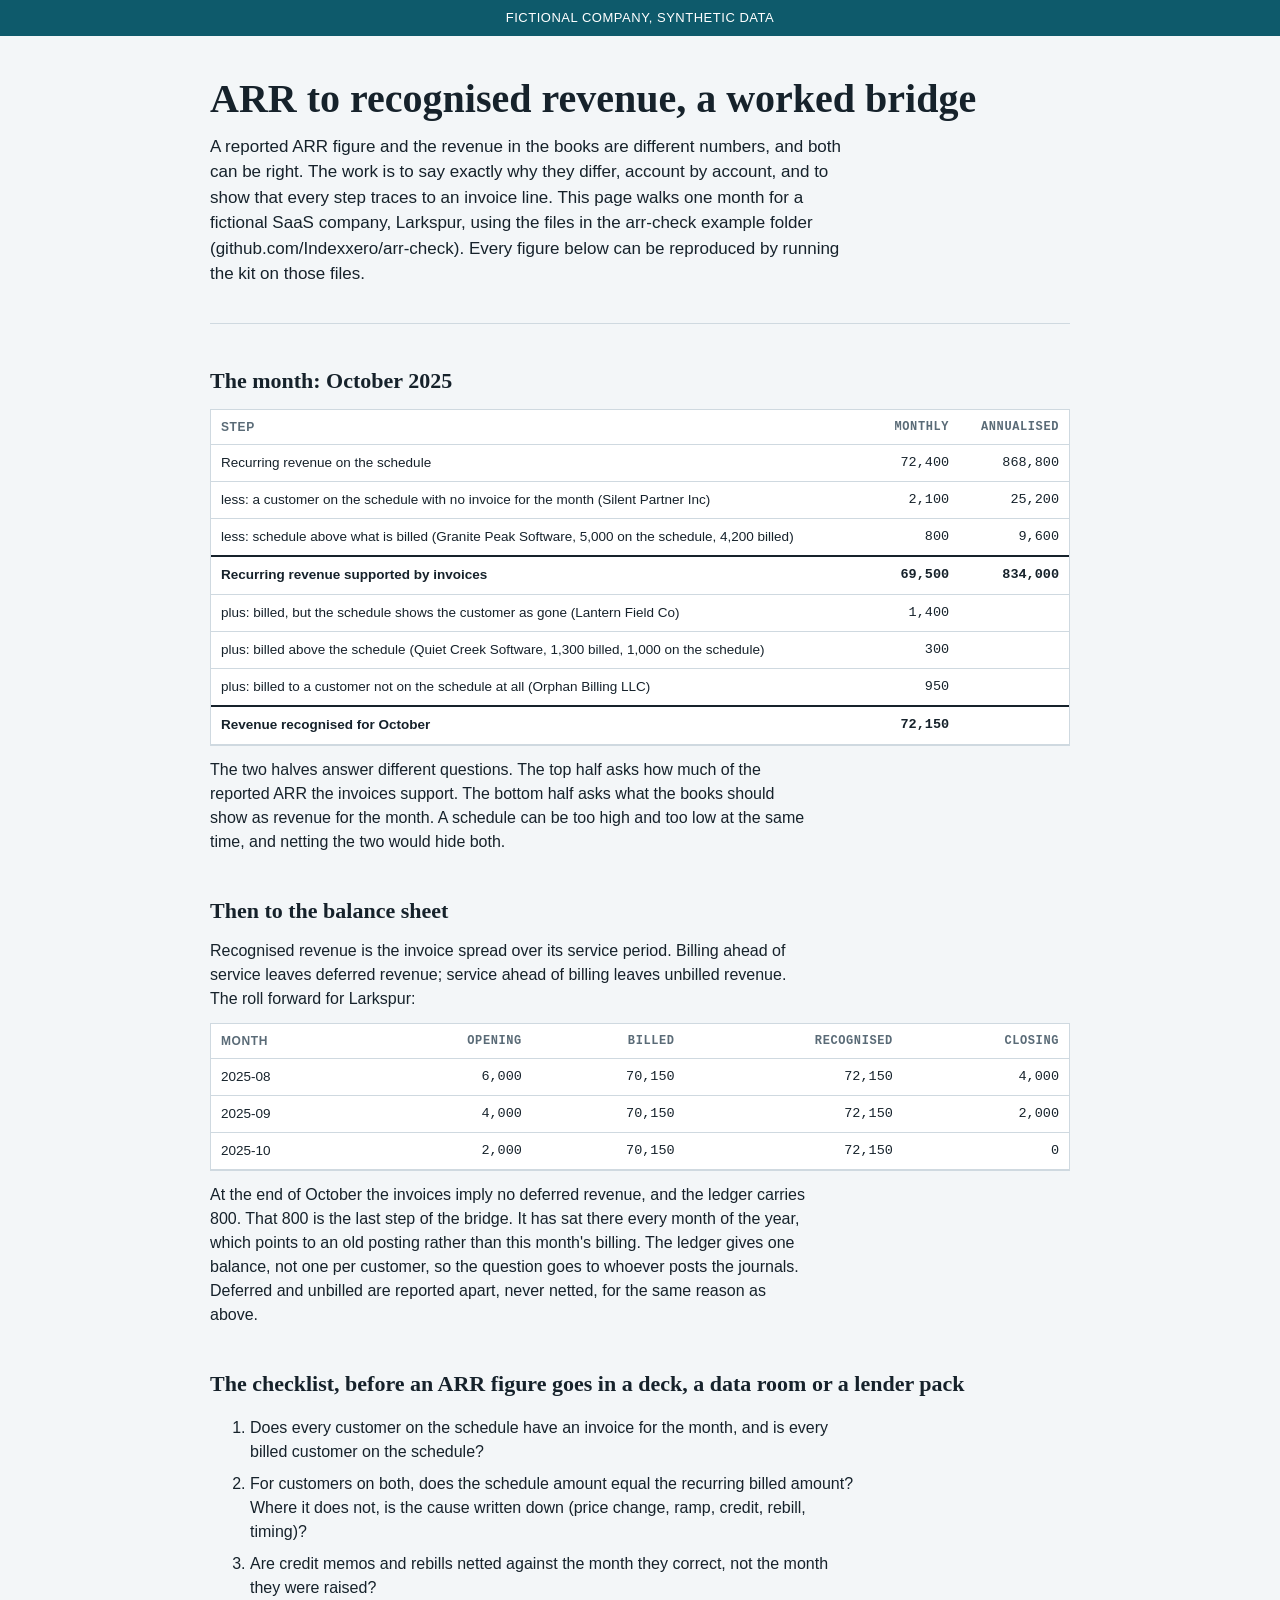
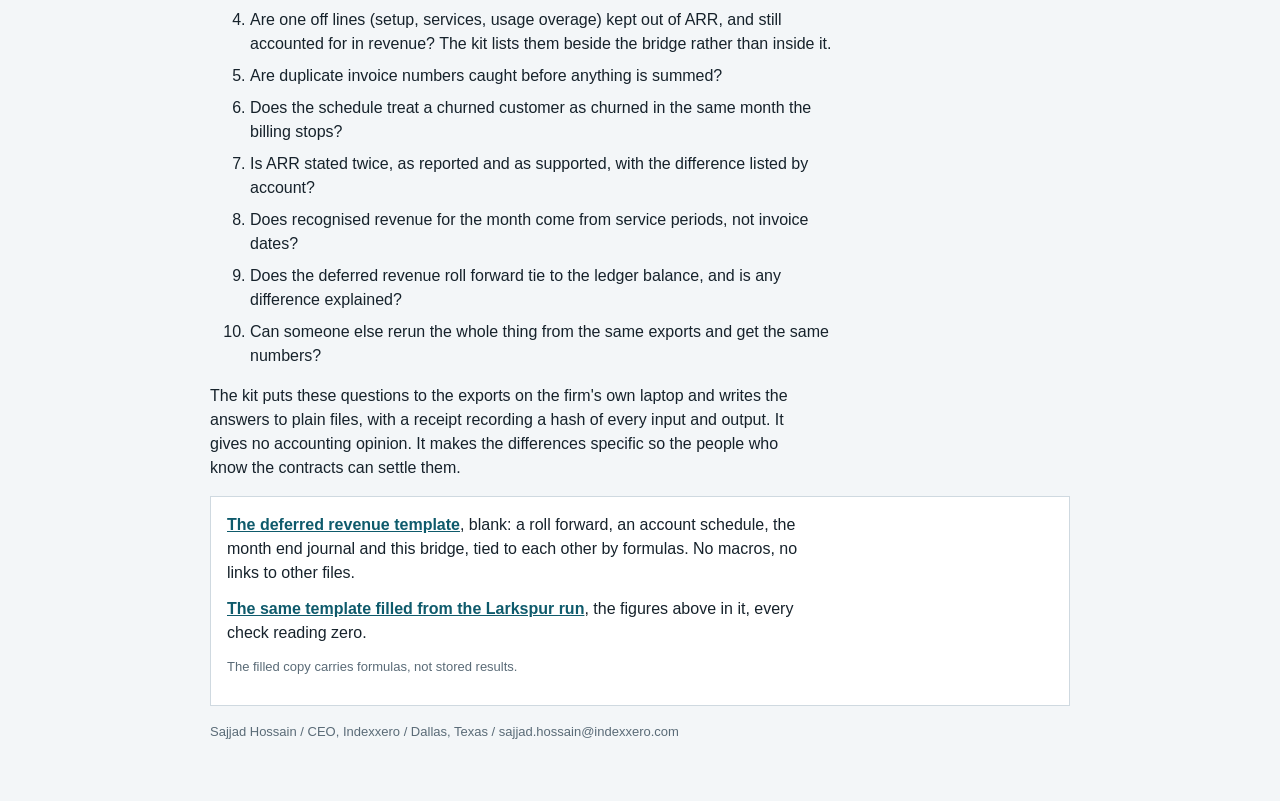
==== arr-to-revenue/index.html @ f9d414a4 "measure: kit 2026-10-26 on /run, run/verify.html, ARR to revenue page and template, example fix" ====
<!doctype html>
<html lang="en">
<head>
<title>ARR to recognised revenue, a worked bridge</title>
<meta charset="utf-8">
<meta name="viewport" content="width=device-width, initial-scale=1, viewport-fit=cover">
<meta name="robots" content="noindex">
<meta name="description" content="One month of a fictional SaaS company, from reported ARR to the revenue in the books to the deferred revenue balance, every figure reproduced by the arr-check kit.">
<link rel="icon" href="data:,">
<style>
:root{--bg:#F3F6F8;--paper:#FFFFFF;--fg:#16222B;--muted:#5A6B77;--line:#CFD9E0;--accent:#0E5A6B;--accent-soft:#DCEEF2;
  --display:"IBM Plex Serif",Georgia,"Times New Roman",serif;--body:"IBM Plex Sans","Helvetica Neue",Arial,sans-serif;--mono:"IBM Plex Mono",Menlo,Consolas,monospace;color-scheme:light}
@media (prefers-color-scheme: dark){:root:not([data-theme="light"]){--bg:#0E151A;--paper:#151F26;--fg:#E3EAEE;--muted:#9AAAB5;--line:#2A3A44;--accent:#6EC2D4;--accent-soft:#163743;color-scheme:dark}}
:root[data-theme="dark"]{--bg:#0E151A;--paper:#151F26;--fg:#E3EAEE;--muted:#9AAAB5;--line:#2A3A44;--accent:#6EC2D4;--accent-soft:#163743;color-scheme:dark}
body{background:var(--bg);color:var(--fg);font-family:var(--body);line-height:1.5;margin:0;padding-left:max(16px,env(safe-area-inset-left,0px));padding-right:max(16px,env(safe-area-inset-right,0px));padding-block:0 48px}
.banner{background:var(--accent);color:#fff;font-size:13px;letter-spacing:.04em;text-transform:uppercase;text-align:center;padding:8px 12px;margin:0 calc(-1 * max(16px,env(safe-area-inset-left,0px)))}
.wrap{max-width:860px;margin:0 auto}
header{padding:40px 0 24px;border-bottom:1px solid var(--line)}
h1{font-family:var(--display);font-weight:600;font-size:clamp(28px,4.5vw,40px);line-height:1.15;margin:0 0 12px;text-wrap:balance}
h2{font-family:var(--display);font-weight:600;font-size:22px;margin:40px 0 12px}
p{max-width:68ch;margin:0 0 12px}
.lead{font-size:17px}
.scroll{overflow-x:auto;border:1px solid var(--line);background:var(--paper);margin:12px 0}
table{border-collapse:collapse;width:100%;font-size:13.5px;min-width:560px}
th,td{padding:8px 10px;border-bottom:1px solid var(--line);text-align:left;vertical-align:top}
th{font-size:12px;letter-spacing:.05em;text-transform:uppercase;color:var(--muted);font-weight:600;white-space:nowrap}
td.n,th.n{text-align:right;font-family:var(--mono);font-variant-numeric:tabular-nums;white-space:nowrap}
tr.total td{font-weight:600;border-top:2px solid var(--fg)}
ol li{margin:0 0 8px;max-width:68ch}
.downloads{background:var(--paper);border:1px solid var(--line);padding:16px;margin:16px 0}
.downloads a{color:var(--accent);font-weight:600}
.small{font-size:13px;color:var(--muted)}
a{color:var(--accent)}
</style>
</head>
<body>
<div class="banner">Fictional company, synthetic data</div>
<div class="wrap">
<header>
<h1>ARR to recognised revenue, a worked bridge</h1>
<p class="lead">A reported ARR figure and the revenue in the books are different numbers, and both can be right. The work is to say exactly why they differ, account by account, and to show that every step traces to an invoice line. This page walks one month for a fictional SaaS company, Larkspur, using the files in the arr-check example folder (github.com/Indexxero/arr-check). Every figure below can be reproduced by running the kit on those files.</p>
</header>

<h2>The month: October <span data-src="arr_to_revenue.csv|asof|year|text">2025</span></h2>
<div class="scroll"><table>
<thead><tr><th>step</th><th class="n">monthly</th><th class="n">annualised</th></tr></thead>
<tbody>
<tr><td>Recurring revenue on the schedule</td><td class="n"><span data-src="arr_to_revenue.csv|recurring revenue on the schedule|amount|1">72,400</span></td><td class="n"><span data-src="arr_to_revenue.csv|recurring revenue on the schedule|amount|12">868,800</span></td></tr>
<tr><td>less: a customer on the schedule with no invoice for the month (Silent Partner Inc)</td><td class="n"><span data-src="arr_to_revenue.csv|less: unmatched_schedule_only|amount|1">2,100</span></td><td class="n"><span data-src="arr_to_revenue.csv|less: unmatched_schedule_only|amount|12">25,200</span></td></tr>
<tr><td>less: schedule above what is billed (Granite Peak Software, <span data-src="compare_customer_month.csv|F-002|sched_mrr|1">5,000</span> on the schedule, <span data-src="compare_customer_month.csv|F-002|inv_mrr|1">4,200</span> billed)</td><td class="n"><span data-src="arr_to_revenue.csv|less: over_stated|amount|1">800</span></td><td class="n"><span data-src="arr_to_revenue.csv|less: over_stated|amount|12">9,600</span></td></tr>
<tr class=total><td>Recurring revenue supported by invoices</td><td class="n"><span data-src="arr_to_revenue.csv|= supported by invoices|amount|1">69,500</span></td><td class="n"><span data-src="arr_to_revenue.csv|= supported by invoices|amount|12">834,000</span></td></tr>
<tr><td>plus: billed, but the schedule shows the customer as gone (Lantern Field Co)</td><td class="n"><span data-src="arr_to_revenue.csv|plus: under_stated, schedule shows nothing|amount|1">1,400</span></td><td class="n"></td></tr>
<tr><td>plus: billed above the schedule (Quiet Creek Software, <span data-src="compare_customer_month.csv|F-012|inv_mrr|1">1,300</span> billed, <span data-src="compare_customer_month.csv|F-012|sched_mrr|1">1,000</span> on the schedule)</td><td class="n"><span data-src="arr_to_revenue.csv|plus: under_stated, billed above the schedule|amount|1">300</span></td><td class="n"></td></tr>
<tr><td>plus: billed to a customer not on the schedule at all (Orphan Billing LLC)</td><td class="n"><span data-src="arr_to_revenue.csv|plus: unmatched_invoice_only|amount|1">950</span></td><td class="n"></td></tr>
<tr class=total><td>Revenue recognised for October</td><td class="n"><span data-src="arr_to_revenue.csv|= recognised revenue, deferred_rollforward.csv|amount|1">72,150</span></td><td class="n"></td></tr>
</tbody></table></div>
<p>The two halves answer different questions. The top half asks how much of the reported ARR the invoices support. The bottom half asks what the books should show as revenue for the month. A schedule can be too high and too low at the same time, and netting the two would hide both.</p>

<h2>Then to the balance sheet</h2>
<p>Recognised revenue is the invoice spread over its service period. Billing ahead of service leaves deferred revenue; service ahead of billing leaves unbilled revenue. The roll forward for Larkspur:</p>
<div class="scroll"><table>
<thead><tr><th>month</th><th class="n">opening</th><th class="n">billed</th><th class="n">recognised</th><th class="n">closing</th></tr></thead>
<tbody>
<tr><td><span data-src="deferred_rollforward.csv|2025-08|month|text">2025-08</span></td><td class="n"><span data-src="deferred_rollforward.csv|2025-08|opening|1">6,000</span></td><td class="n"><span data-src="deferred_rollforward.csv|2025-08|billings|1">70,150</span></td><td class="n"><span data-src="deferred_rollforward.csv|2025-08|recognised|1">72,150</span></td><td class="n"><span data-src="deferred_rollforward.csv|2025-08|closing|1">4,000</span></td></tr>
<tr><td><span data-src="deferred_rollforward.csv|2025-09|month|text">2025-09</span></td><td class="n"><span data-src="deferred_rollforward.csv|2025-09|opening|1">4,000</span></td><td class="n"><span data-src="deferred_rollforward.csv|2025-09|billings|1">70,150</span></td><td class="n"><span data-src="deferred_rollforward.csv|2025-09|recognised|1">72,150</span></td><td class="n"><span data-src="deferred_rollforward.csv|2025-09|closing|1">2,000</span></td></tr>
<tr><td><span data-src="deferred_rollforward.csv|2025-10|month|text">2025-10</span></td><td class="n"><span data-src="deferred_rollforward.csv|2025-10|opening|1">2,000</span></td><td class="n"><span data-src="deferred_rollforward.csv|2025-10|billings|1">70,150</span></td><td class="n"><span data-src="deferred_rollforward.csv|2025-10|recognised|1">72,150</span></td><td class="n"><span data-src="deferred_rollforward.csv|2025-10|closing|1">0</span></td></tr>
</tbody></table></div>
<p>At the end of October the invoices imply no deferred revenue, and the ledger carries <span data-src="deferred_rollforward.csv|2025-10|gl_balance|1">800</span>. That <span data-src="deferred_rollforward.csv|2025-10|gl_balance|1">800</span> is the last step of the bridge. It has sat there every month of the year, which points to an old posting rather than this month's billing. The ledger gives one balance, not one per customer, so the question goes to whoever posts the journals. Deferred and unbilled are reported apart, never netted, for the same reason as above.</p>

<h2>The checklist, before an ARR figure goes in a deck, a data room or a lender pack</h2>
<ol>
<li>Does every customer on the schedule have an invoice for the month, and is every billed customer on the schedule?</li>
<li>For customers on both, does the schedule amount equal the recurring billed amount? Where it does not, is the cause written down (price change, ramp, credit, rebill, timing)?</li>
<li>Are credit memos and rebills netted against the month they correct, not the month they were raised?</li>
<li>Are one off lines (setup, services, usage overage) kept out of ARR, and still accounted for in revenue? The kit lists them beside the bridge rather than inside it.</li>
<li>Are duplicate invoice numbers caught before anything is summed?</li>
<li>Does the schedule treat a churned customer as churned in the same month the billing stops?</li>
<li>Is ARR stated twice, as reported and as supported, with the difference listed by account?</li>
<li>Does recognised revenue for the month come from service periods, not invoice dates?</li>
<li>Does the deferred revenue roll forward tie to the ledger balance, and is any difference explained?</li>
<li>Can someone else rerun the whole thing from the same exports and get the same numbers?</li>
</ol>
<p>The kit puts these questions to the exports on the firm's own laptop and writes the answers to plain files, with a receipt recording a hash of every input and output. It gives no accounting opinion. It makes the differences specific so the people who know the contracts can settle them.</p>

<div class="downloads">
<p><a href="deferred_revenue_template.xlsx">The deferred revenue template</a>, blank: a roll forward, an account schedule, the month end journal and this bridge, tied to each other by formulas. No macros, no links to other files.</p>
<p><a href="larkspur_deferred_revenue.xlsx">The same template filled from the Larkspur run</a>, the figures above in it, every check reading zero.</p>
<p class="small">The filled copy carries formulas, not stored results.</p>
</div>

<p class="small">Sajjad Hossain / CEO, Indexxero / Dallas, Texas / sajjad.hossain@indexxero.com</p>
</div>
</body>
</html>
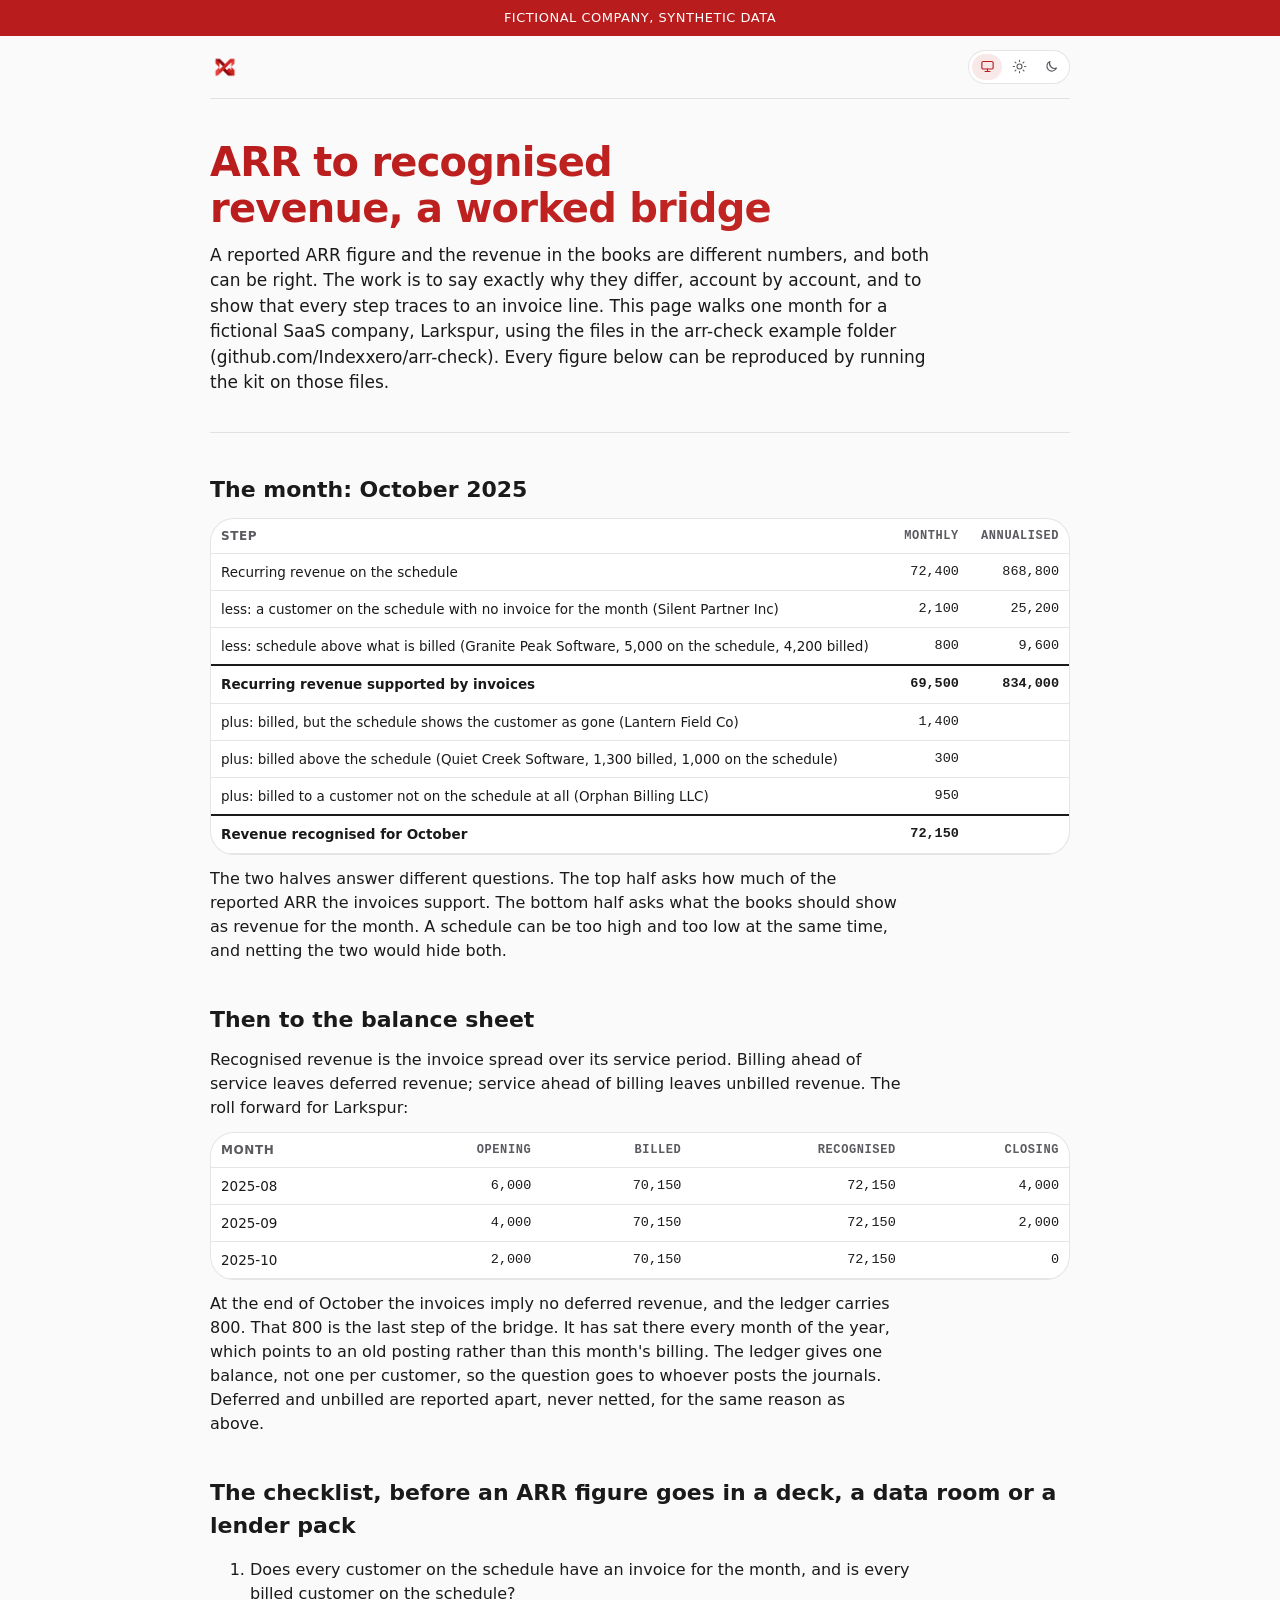
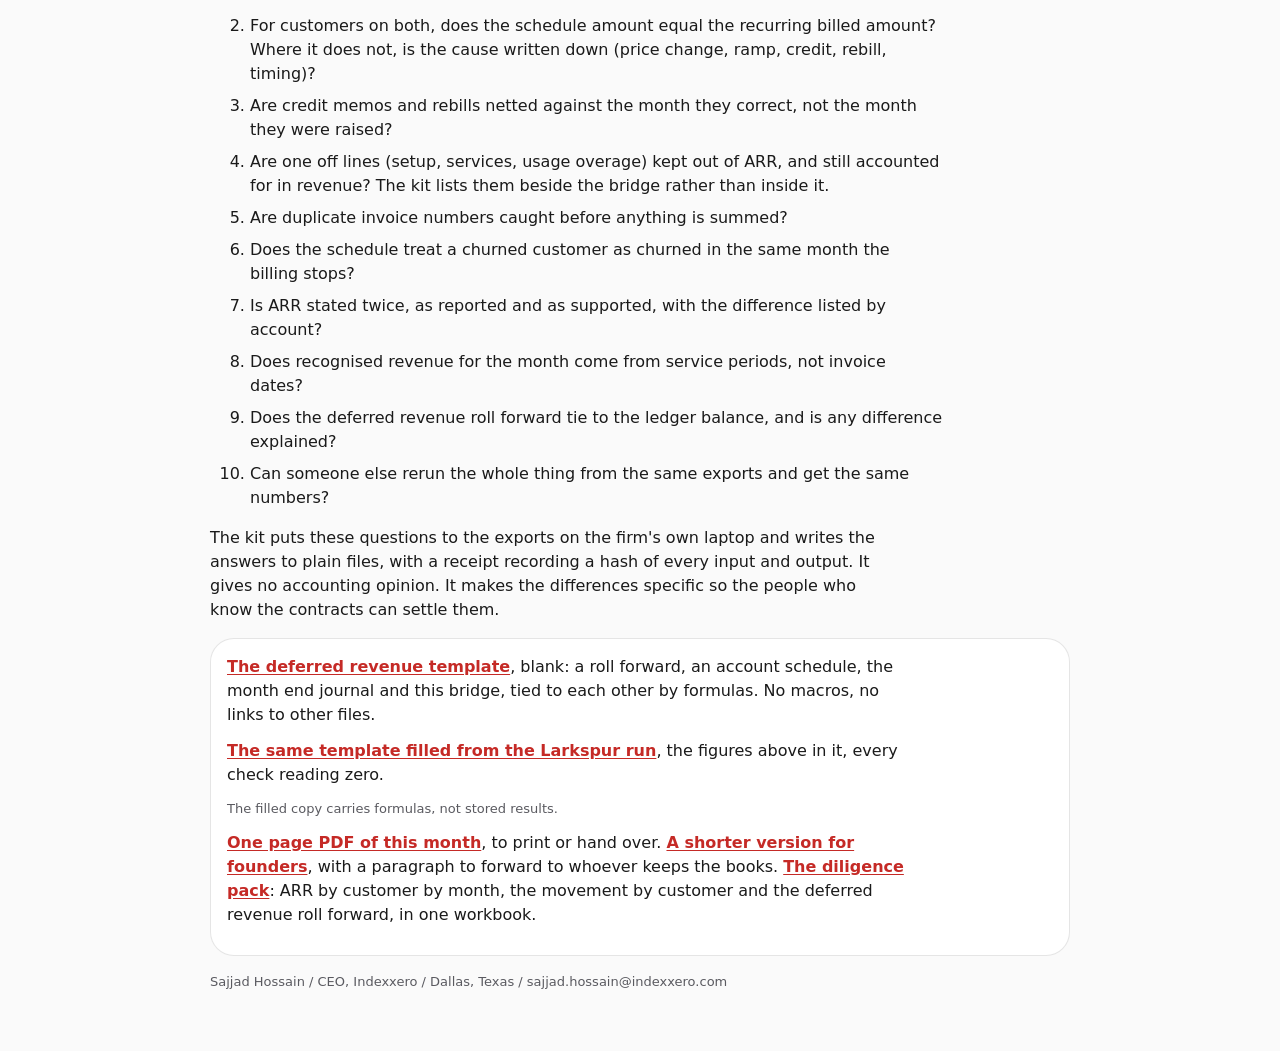
==== commit 056a155f: "measure: every page and download on indexxero.com's theme, dark and light; the diligence pack, the f" ====
--- a/arr-to-revenue/index.html
+++ b/arr-to-revenue/index.html
@@ -8,12 +8,13 @@
 <meta name="description" content="One month of a fictional SaaS company, from reported ARR to the revenue in the books to the deferred revenue balance, every figure reproduced by the arr-check kit.">
 <link rel="icon" href="data:,">
 <style>
-:root{--bg:#F3F6F8;--paper:#FFFFFF;--fg:#16222B;--muted:#5A6B77;--line:#CFD9E0;--accent:#0E5A6B;--accent-soft:#DCEEF2;
-  --display:"IBM Plex Serif",Georgia,"Times New Roman",serif;--body:"IBM Plex Sans","Helvetica Neue",Arial,sans-serif;--mono:"IBM Plex Mono",Menlo,Consolas,monospace;color-scheme:light}
-@media (prefers-color-scheme: dark){:root:not([data-theme="light"]){--bg:#0E151A;--paper:#151F26;--fg:#E3EAEE;--muted:#9AAAB5;--line:#2A3A44;--accent:#6EC2D4;--accent-soft:#163743;color-scheme:dark}}
-:root[data-theme="dark"]{--bg:#0E151A;--paper:#151F26;--fg:#E3EAEE;--muted:#9AAAB5;--line:#2A3A44;--accent:#6EC2D4;--accent-soft:#163743;color-scheme:dark}
+:root{--bg:var(--color-background);--paper:var(--color-surface);--fg:var(--color-foreground);--muted:var(--color-text-secondary);--line:var(--color-border);--accent:var(--color-accent);--accent-soft:var(--color-accent-soft);--ok:var(--color-positive);--warn:var(--color-warning);--flag:var(--color-danger);--display:var(--font-sans);--body:var(--font-sans);--mono:var(--font-mono);--ix-width:860px;}
+.downloads{background:var(--color-surface);border:1px solid var(--color-border);border-radius:24px}
+.scroll{background:var(--color-surface);border:1px solid var(--color-border);border-radius:24px}
+.downloads{transition:transform .2s ease,box-shadow .2s ease,border-color .2s ease}.downloads:hover{transform:translateY(-2px);box-shadow:0 24px 60px -40px rgba(0,0,0,0.85)}
+
 body{background:var(--bg);color:var(--fg);font-family:var(--body);line-height:1.5;margin:0;padding-left:max(16px,env(safe-area-inset-left,0px));padding-right:max(16px,env(safe-area-inset-right,0px));padding-block:0 48px}
-.banner{background:var(--accent);color:#fff;font-size:13px;letter-spacing:.04em;text-transform:uppercase;text-align:center;padding:8px 12px;margin:0 calc(-1 * max(16px,env(safe-area-inset-left,0px)))}
+.banner{background:var(--ix-fill);color:var(--color-on-primary);font-size:13px;letter-spacing:.04em;text-transform:uppercase;text-align:center;padding:8px 12px;margin:0 calc(-1 * max(16px,env(safe-area-inset-left,0px)))}
 .wrap{max-width:860px;margin:0 auto}
 header{padding:40px 0 24px;border-bottom:1px solid var(--line)}
 h1{font-family:var(--display);font-weight:600;font-size:clamp(28px,4.5vw,40px);line-height:1.15;margin:0 0 12px;text-wrap:balance}
@@ -32,17 +33,20 @@
 .small{font-size:13px;color:var(--muted)}
 a{color:var(--accent)}
 </style>
+<link rel="stylesheet" href="/assets/theme.css">
+<script src="/assets/theme.js"></script>
 </head>
-<body>
+<body class="ix-page">
 <div class="banner">Fictional company, synthetic data</div>
+<div class="ix-bar"><a class="ix-logo" href="/what-we-do.html" aria-label="Indexxero"><img src="/assets/logo-red.png" alt="Indexxero" width="30" height="30"></a><div class="ix-toggle" role="group" aria-label="Colour theme"><button type="button" data-mode="system" aria-pressed="false" aria-label="Follow the device setting" title="Follow the device setting"><svg viewBox="0 0 24 24" aria-hidden="true"><rect x="3" y="4" width="18" height="12" rx="2"/><path d="M8 20h8M12 16v4"/></svg></button><button type="button" data-mode="light" aria-pressed="false" aria-label="Light theme" title="Light theme"><svg viewBox="0 0 24 24" aria-hidden="true"><circle cx="12" cy="12" r="4"/><path d="M12 2v2M12 20v2M4.9 4.9l1.4 1.4M17.7 17.7l1.4 1.4M2 12h2M20 12h2M4.9 19.1l1.4-1.4M17.7 6.3l1.4-1.4"/></svg></button><button type="button" data-mode="dark" aria-pressed="false" aria-label="Dark theme" title="Dark theme"><svg viewBox="0 0 24 24" aria-hidden="true"><path d="M20 14.5A8 8 0 0 1 9.5 4a8 8 0 1 0 10.5 10.5z"/></svg></button></div></div>
 <div class="wrap">
 <header>
-<h1>ARR to recognised revenue, a worked bridge</h1>
+<h1 class="text-gradient-red">ARR to recognised revenue, a worked bridge</h1>
 <p class="lead">A reported ARR figure and the revenue in the books are different numbers, and both can be right. The work is to say exactly why they differ, account by account, and to show that every step traces to an invoice line. This page walks one month for a fictional SaaS company, Larkspur, using the files in the arr-check example folder (github.com/Indexxero/arr-check). Every figure below can be reproduced by running the kit on those files.</p>
 </header>
 
 <h2>The month: October <span data-src="arr_to_revenue.csv|asof|year|text">2025</span></h2>
-<div class="scroll"><table>
+<div class="scroll" data-ix-reveal><table>
 <thead><tr><th>step</th><th class="n">monthly</th><th class="n">annualised</th></tr></thead>
 <tbody>
 <tr><td>Recurring revenue on the schedule</td><td class="n"><span data-src="arr_to_revenue.csv|recurring revenue on the schedule|amount|1">72,400</span></td><td class="n"><span data-src="arr_to_revenue.csv|recurring revenue on the schedule|amount|12">868,800</span></td></tr>
@@ -58,7 +62,7 @@
 
 <h2>Then to the balance sheet</h2>
 <p>Recognised revenue is the invoice spread over its service period. Billing ahead of service leaves deferred revenue; service ahead of billing leaves unbilled revenue. The roll forward for Larkspur:</p>
-<div class="scroll"><table>
+<div class="scroll" data-ix-reveal><table>
 <thead><tr><th>month</th><th class="n">opening</th><th class="n">billed</th><th class="n">recognised</th><th class="n">closing</th></tr></thead>
 <tbody>
 <tr><td><span data-src="deferred_rollforward.csv|2025-08|month|text">2025-08</span></td><td class="n"><span data-src="deferred_rollforward.csv|2025-08|opening|1">6,000</span></td><td class="n"><span data-src="deferred_rollforward.csv|2025-08|billings|1">70,150</span></td><td class="n"><span data-src="deferred_rollforward.csv|2025-08|recognised|1">72,150</span></td><td class="n"><span data-src="deferred_rollforward.csv|2025-08|closing|1">4,000</span></td></tr>
@@ -82,10 +86,11 @@
 </ol>
 <p>The kit puts these questions to the exports on the firm's own laptop and writes the answers to plain files, with a receipt recording a hash of every input and output. It gives no accounting opinion. It makes the differences specific so the people who know the contracts can settle them.</p>
 
-<div class="downloads">
+<div class="downloads" data-ix-reveal>
 <p><a href="deferred_revenue_template.xlsx">The deferred revenue template</a>, blank: a roll forward, an account schedule, the month end journal and this bridge, tied to each other by formulas. No macros, no links to other files.</p>
 <p><a href="larkspur_deferred_revenue.xlsx">The same template filled from the Larkspur run</a>, the figures above in it, every check reading zero.</p>
 <p class="small">The filled copy carries formulas, not stored results.</p>
+<p><a href="arr-to-revenue.pdf">One page PDF of this month</a>, to print or hand over. <a href="for-founders/">A shorter version for founders</a>, with a paragraph to forward to whoever keeps the books. <a href="/diligence-pack/">The diligence pack</a>: ARR by customer by month, the movement by customer and the deferred revenue roll forward, in one workbook.</p>
 </div>
 
 <p class="small">Sajjad Hossain / CEO, Indexxero / Dallas, Texas / sajjad.hossain@indexxero.com</p>
--- a/assets/theme.css
+++ b/assets/theme.css
@@ -0,0 +1,194 @@
+/* measure.indexxero.com theme. Built by build_theme.py from indexxero.com's globals.css;
+   the colour blocks, keyframes, card-lift and text-gradient-red below are copied from it as written. */
+
+/* copied: dark, the default */
+:root,
+[data-theme="dark"],
+.dark {
+
+  --color-background:    #0B0B0D;
+  --color-surface:       #141417;
+  --color-surface-2:     #1B1B1F;
+  --color-border:        rgba(255, 255, 255, 0.08);
+
+
+  --color-foreground:     #F0F0F2;
+  --color-text-secondary: #A8A8B0;
+  --color-text-muted:     #6E6E78;
+
+
+  --color-primary:        #DC4C47;
+  --color-primary-hover:  #C52A26;
+  --color-accent:         #E36C68;
+  --color-accent-soft:    rgba(220, 76, 71, 0.14);
+  --color-on-primary:     #FFFFFF;
+
+
+  --color-danger:    #E5484D;
+  --color-warning:   #C2783F;
+  --color-positive:  #5E8B7E;
+  --color-info:      #8A93A6;
+
+
+  --accent-color:    var(--color-primary);
+  --scrollbar-thumb: rgba(255, 255, 255, 0.12);
+  --font-sans: 'Inter', ui-sans-serif, system-ui;
+  --font-mono: 'Geist Mono', ui-monospace, SFMono-Regular;
+}
+
+/* copied: light */
+[data-theme="light"],
+:root.light {
+
+  --color-background:    #FAFAFA;
+  --color-surface:       #FFFFFF;
+  --color-surface-2:     #F2F2F3;
+  --color-border:        rgba(0, 0, 0, 0.10);
+
+
+  --color-foreground:     #1A1A1A;
+  --color-text-secondary: #5A5A60;
+  --color-text-muted:     #8A8A92;
+
+
+  --color-primary:        #B91C1C;
+  --color-primary-hover:  #991B1B;
+  --color-accent:         #C52A26;
+  --color-accent-soft:    rgba(185, 28, 28, 0.10);
+  --color-on-primary:     #FFFFFF;
+
+
+  --color-danger:    #C0292E;
+  --color-warning:   #9A5A2B;
+  --color-positive:  #3F6B5E;
+  --color-info:      #5A6478;
+
+
+  --accent-color:    var(--color-primary);
+  --scrollbar-thumb: rgba(0, 0, 0, 0.20);
+}
+
+/* System follows the device: the light block's body again when the device prefers light and no choice is stored */
+@media (prefers-color-scheme: light) {
+  :root:not([data-theme="dark"]) {
+
+  --color-background:    #FAFAFA;
+  --color-surface:       #FFFFFF;
+  --color-surface-2:     #F2F2F3;
+  --color-border:        rgba(0, 0, 0, 0.10);
+
+
+  --color-foreground:     #1A1A1A;
+  --color-text-secondary: #5A5A60;
+  --color-text-muted:     #8A8A92;
+
+
+  --color-primary:        #B91C1C;
+  --color-primary-hover:  #991B1B;
+  --color-accent:         #C52A26;
+  --color-accent-soft:    rgba(185, 28, 28, 0.10);
+  --color-on-primary:     #FFFFFF;
+
+
+  --color-danger:    #C0292E;
+  --color-warning:   #9A5A2B;
+  --color-positive:  #3F6B5E;
+  --color-info:      #5A6478;
+
+
+  --accent-color:    var(--color-primary);
+  --scrollbar-thumb: rgba(0, 0, 0, 0.20);
+}
+}
+:root { color-scheme: dark; }
+:root[data-theme="light"] { color-scheme: light; }
+@media (prefers-color-scheme: light) { :root:not([data-theme="dark"]) { color-scheme: light; } }
+
+/* the font stacks above name Inter and Geist Mono, which indexxero.com serves itself; this site does not
+   download fonts, so each stack goes on to system faces and ends in its generic family */
+:root { --font-sans: 'Inter', ui-sans-serif, system-ui, -apple-system, "Segoe UI", Roboto, Helvetica, Arial, sans-serif;
+        --font-mono: 'Geist Mono', ui-monospace, SFMono-Regular, Menlo, Consolas, "Liberation Mono", monospace; }
+
+/* a filled control's background: the theme's crimson, one step deeper in dark so white text on it keeps 4.5:1 */
+:root { --ix-fill: var(--color-primary-hover); }
+:root[data-theme="light"] { --ix-fill: var(--color-primary); }
+@media (prefers-color-scheme: light) { :root:not([data-theme="dark"]) { --ix-fill: var(--color-primary); } }
+
+/* copied: animations and utilities */
+@keyframes pageIn {
+  from { opacity: 0; transform: translateY(8px); }
+  to   { opacity: 1; transform: translateY(0); }
+}
+@keyframes fadeUp {
+  0% {
+    opacity: 0;
+    transform: translateY(14px);
+  }
+  100% {
+    opacity: 1;
+    transform: translateY(0);
+  }
+}
+@keyframes pulseDot {
+  0%, 100% { opacity: 1; transform: scale(1); }
+  50%       { opacity: 0.6; transform: scale(0.85); }
+}
+.card-lift {
+  transition: transform 0.2s ease, box-shadow 0.2s ease, border-color 0.2s ease;
+}
+.card-lift:hover {
+  transform: translateY(-2px);
+  box-shadow: 0 24px 60px -40px rgba(0,0,0,0.85);
+}
+.text-gradient-red {
+  background: linear-gradient(135deg, var(--color-primary), var(--color-accent));
+  -webkit-background-clip: text;
+  -webkit-text-fill-color: transparent;
+  background-clip: text;
+}
+
+/* shared components */
+html { background: var(--color-background); }
+body { background: var(--color-background); color: var(--color-foreground); font-family: var(--font-sans);
+        -webkit-font-smoothing: antialiased; animation: pageIn 0.3s ease both;
+        transition: background-color 0.2s ease, color 0.2s ease; }
+a { color: var(--color-primary); text-underline-offset: 2px; }
+a:hover { color: var(--color-primary-hover); }
+:focus-visible { outline: 2px solid var(--color-primary); outline-offset: 2px; border-radius: 6px; }
+::selection { background-color: var(--color-accent-soft); }
+h1 { letter-spacing: -0.02em; }
+code, pre, kbd, samp, .mono { font-family: var(--font-mono); }
+
+.ix-bar { display: flex; align-items: center; justify-content: space-between; gap: 12px;
+          max-width: var(--ix-width, 1080px); margin: 0 auto; padding: 14px 0; border-bottom: 1px solid var(--color-border); }
+.ix-logo { display: inline-flex; align-items: center; border-radius: 10px; }
+.ix-logo img { width: 30px; height: 30px; display: block; }
+.ix-toggle { display: inline-flex; gap: 2px; padding: 3px; border: 1px solid var(--color-border);
+             border-radius: 20px; background: var(--color-surface); }
+.ix-toggle button { all: unset; box-sizing: border-box; display: inline-flex; align-items: center; justify-content: center;
+                    width: 30px; height: 26px; border-radius: 20px; color: var(--color-text-secondary); cursor: pointer;
+                    transition: background-color 0.2s ease, color 0.2s ease; }
+.ix-toggle button:hover { color: var(--color-foreground); }
+.ix-toggle button[aria-pressed="true"] { background: var(--color-accent-soft); color: var(--color-primary); }
+.ix-toggle button:focus-visible { outline: 2px solid var(--color-primary); outline-offset: 1px; }
+.ix-toggle svg { width: 15px; height: 15px; fill: none; stroke: currentColor; stroke-width: 1.8;
+                 stroke-linecap: round; stroke-linejoin: round; }
+
+.ix-btn, .ix-page button:not(.ix-toggle button) { font: inherit; font-size: 14px; font-weight: 500; padding: 8px 16px;
+        border-radius: 20px; border: 1px solid transparent; background: var(--ix-fill); color: var(--color-on-primary);
+        cursor: pointer; transition: background-color 0.2s ease, transform 0.2s ease; }
+.ix-page button:not(.ix-toggle button):hover { filter: brightness(1.08); }
+.ix-page button:not(.ix-toggle button):disabled { opacity: 0.5; cursor: default; }
+.ix-btn-secondary { background: transparent; color: var(--color-foreground); border-color: var(--color-border); }
+.ix-panel { background: var(--color-surface); border: 1px solid var(--color-border); border-radius: 24px; }
+.ix-dot::before { content: ""; display: inline-block; width: 6px; height: 6px; margin-right: 8px; border-radius: 50%;
+                  background: var(--color-primary); vertical-align: middle; animation: pulseDot 2s ease-in-out infinite; }
+
+/* sections fade up as they scroll in; the class is added by theme.js, so without script everything simply shows */
+.ix-reveal { opacity: 0; transform: translateY(14px); }
+.ix-reveal.ix-in { animation: fadeUp 0.5s ease both; }
+
+@media (prefers-reduced-motion: reduce) {
+  *, *::before, *::after { animation: none !important; transition: none !important; scroll-behavior: auto !important; }
+  .ix-reveal { opacity: 1 !important; transform: none !important; }
+}
